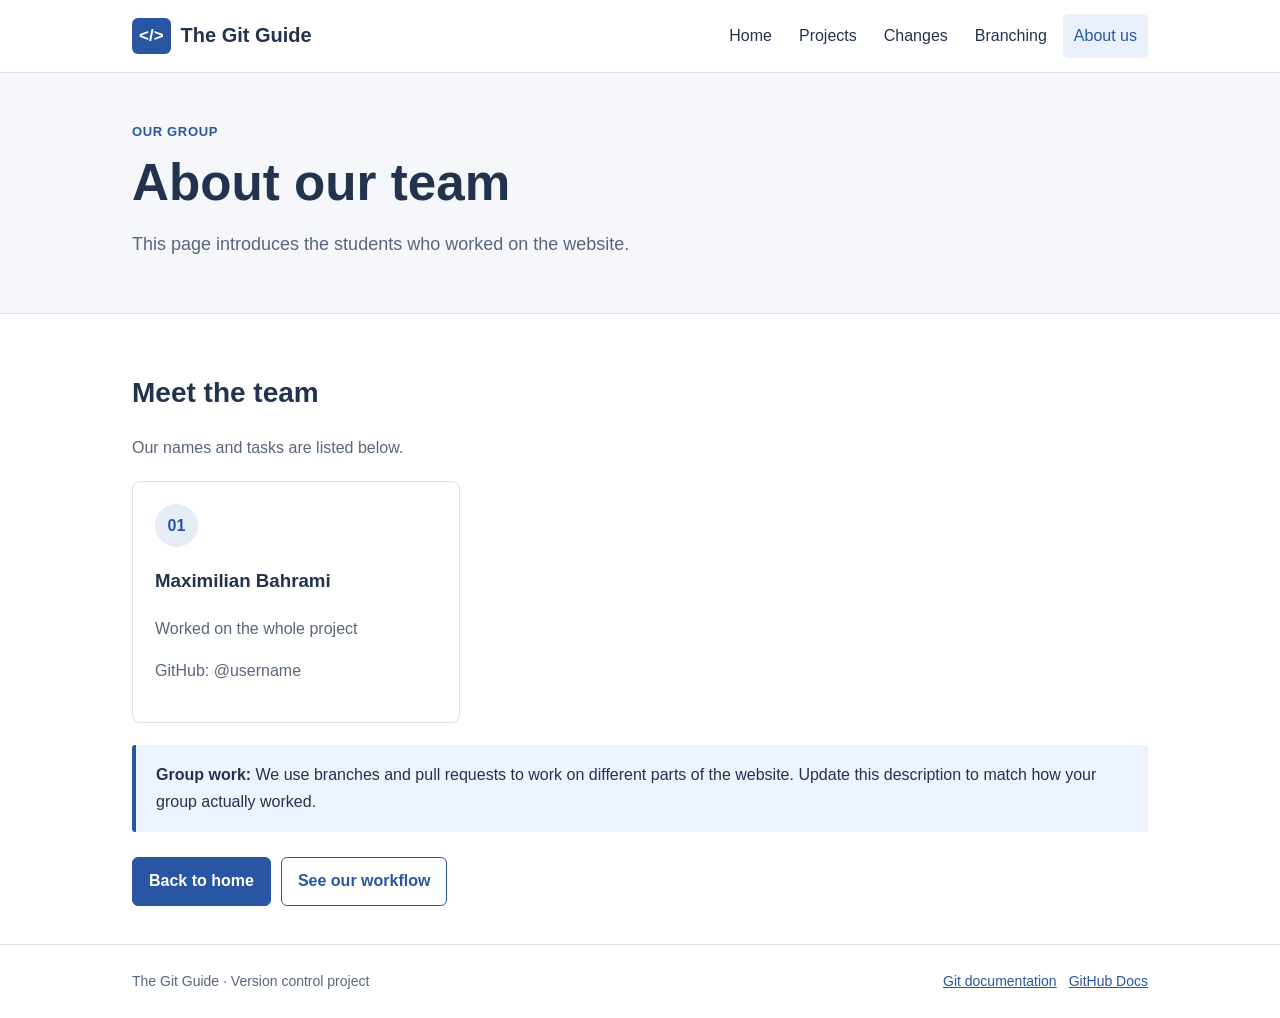
==== about.html @ 8b99f5cd "Initial commit: add Git Guide website" ====
<!doctype html>
<html lang="en">

<head>
    <meta charset="UTF-8">
    <meta name="viewport" content="width=device-width, initial-scale=1">
    <meta name="description" content="Meet the team behind The Git Guide.">
    <meta name="theme-color" content="#ffffff">
    <title>About us | The Git Guide</title>
    <link rel="stylesheet" href="assets/style.css">
    <script defer src="assets/script.js"></script>
</head>

<body><a class="skip" href="#main">Skip to content</a>
    <header class="site-header">
        <div class="container header-inner"><a class="brand" href="index.html"><span class="brand-icon"
                    aria-hidden="true">&lt;/&gt;</span>The Git Guide</a><button class="menu-toggle" type="button"
                aria-expanded="false" aria-controls="main-nav">Menu ☰</button>
            <nav class="nav" id="main-nav" aria-label="Main navigation"><a href="index.html">Home</a><a
                    href="project.html">Projects</a><a href="changes.html">Changes</a><a
                    href="branching.html">Branching</a><a href="about.html" aria-current="page">About us</a></nav>
        </div>
    </header>
    <main id="main">
        <div class="page-hero">
            <div class="container">
                <div class="eyebrow">OUR GROUP</div>
                <h1>About our team</h1>
                <p class="lead">This page introduces the students who worked on the website.</p>
            </div>
        </div>
        <section class="section">
            <div class="container">
                <div class="section-head">
                    <h2>Meet the team</h2>
                    <p class="section-desc">Our names and tasks are listed below.</p>
                </div>
                <div class="people">
                    <div class="person">
                        <div class="avatar">01</div>
                        <h3>Maximilian Bahrami</h3>
                        <p>Worked on the whole project</p>
                        <p class="muted">GitHub: @username</p>
                    </div>
                </div>
                <div class="callout"><strong>Group work:</strong> We use branches and pull requests to work on different
                    parts of the website. Update this description to match how your group actually worked.</div>
                <div class="actions"><a class="btn" href="index.html">Back to home</a><a class="btn secondary"
                        href="branching.html">See our workflow</a></div>
            </div>
        </section>
    </main>
    <footer class="footer">
        <div class="container footer-inner"><span>The Git Guide · Version control project</span><span><a
                    href="https://git-scm.com/docs" target="_blank" rel="noopener noreferrer">Git documentation</a><a
                    href="https://docs.github.com/" target="_blank" rel="noopener noreferrer">GitHub Docs</a></span>
        </div>
    </footer>
</body>

</html>
---- assets/style.css ----
/* Shared styles for the Git Guide website */
:root {--blue:#2856a3;--dark:#23334d;--light:#f5f7fb;--border:#dbe2ec;--muted:#58677a;}
*{box-sizing:border-box}html{scroll-behavior:smooth}body{margin:0;font:16px/1.65 Arial,Helvetica,sans-serif;color:var(--dark);background:#fff}a{color:var(--blue)}a:hover{text-decoration:underline}.container{max-width:1060px;margin:auto;padding:0 22px}.skip{position:absolute;left:-9999px}.skip:focus{left:12px;top:8px;background:#fff;padding:10px;z-index:100}.site-header{background:#fff;border-bottom:1px solid var(--border)}.header-inner{display:flex;align-items:center;justify-content:space-between;gap:20px;min-height:72px}.brand{display:flex;gap:10px;align-items:center;color:var(--dark);font-size:20px;font-weight:bold;text-decoration:none}.brand-icon{background:var(--blue);color:white;border-radius:6px;padding:4px 7px;font-size:17px}.nav{display:flex;gap:5px}.nav a{display:block;padding:9px 11px;color:var(--dark);text-decoration:none;border-radius:5px}.nav a:hover,.nav a[aria-current=page]{background:#eaf0fc;color:var(--blue)}.menu-toggle{display:none;border:1px solid var(--border);background:white;padding:9px;border-radius:5px;color:var(--dark)}.hero{display:grid;grid-template-columns:1.1fr 1fr;gap:40px;align-items:center;padding-top:65px;padding-bottom:60px}.hero h1,.page-hero h1{font-size:clamp(34px,4vw,52px);line-height:1.13;margin:12px 0 18px}.lead{font-size:18px;color:var(--muted);max-width:680px}.eyebrow{color:var(--blue);font-size:13px;font-weight:bold;letter-spacing:.05em}.actions{display:flex;flex-wrap:wrap;gap:10px;margin-top:25px}.btn{background:var(--blue);border:1px solid var(--blue);border-radius:6px;color:#fff;padding:10px 16px;text-decoration:none;font-weight:bold}.btn:hover{color:#fff;background:#1e4079;text-decoration:none}.btn.secondary{background:#fff;color:var(--blue)}.btn.secondary:hover{background:#eaf0fc;color:var(--blue)}.terminal,.code-wrap{min-width:0;border:1px solid #c8d2e2;border-radius:8px;overflow:hidden;background:#f1f4f8}.term-top,.code-head{background:#e6ecf3;padding:10px 14px;border-bottom:1px solid #c8d2e2;display:flex;align-items:center;gap:7px}.dot{height:9px;width:9px;background:#8ca0bd;border-radius:50%;display:inline-block}.term-label{margin-left:9px;font-size:12px;color:var(--muted)}pre{margin:0;overflow-x:auto;font:14px/1.8 Consolas,Monaco,monospace}pre code{display:block;padding:16px 18px;background:transparent;color:#18304b}code{font-family:Consolas,Monaco,monospace;background:#edf1f6;border-radius:3px;padding:2px 4px}.terminal pre{padding:15px 18px;white-space:pre-wrap;overflow-wrap:anywhere}.prompt{color:var(--blue);font-weight:bold}.comment{color:#657389}.section{padding:38px 0}.section:nth-of-type(even){background:var(--light)}.section h2,.article h2{font-size:28px;line-height:1.3}.section-desc,.muted{color:var(--muted)}.cards,.people{display:grid;grid-template-columns:repeat(3,minmax(0,1fr));gap:16px;margin-top:20px}.card,.person,.step{border:1px solid var(--border);border-radius:8px;background:#fff;padding:22px}.card{color:inherit;text-decoration:none}.card:hover{border-color:var(--blue);text-decoration:none}.card h3{font-size:20px;margin:10px 0}.card p,.person p{color:var(--muted)}.number{font-size:12px;color:var(--blue);font-weight:bold}.arrow{color:var(--blue);font-weight:bold}.callout{background:#edf3ff;border-left:4px solid var(--blue);padding:17px 20px;margin:22px 0;border-radius:3px}.page-hero{background:var(--light);border-bottom:1px solid var(--border);padding:48px 0 35px}.content-layout{display:grid;grid-template-columns:210px minmax(0,1fr);gap:35px;padding-top:36px;padding-bottom:65px}.toc{align-self:start;position:sticky;top:20px;border:1px solid var(--border);padding:16px;border-radius:7px}.toc strong{font-size:14px}.toc a{display:block;padding:6px 0;text-decoration:none}.article{min-width:0}.article section{margin-bottom:40px;scroll-margin-top:25px}.article h2{margin-top:0}.article h3{margin:25px 0 8px}.article li{margin:6px 0}.code-wrap{margin:15px 0}.code-head{justify-content:space-between;font-size:13px}.copy-btn{border:1px solid #c1cad8;background:white;border-radius:4px;padding:5px 9px;cursor:pointer}.copy-btn:hover{background:#f5f7fb}.table-scroll{overflow-x:auto;border:1px solid var(--border);border-radius:6px}table{border-collapse:collapse;min-width:480px;width:100%}th,td{padding:12px;text-align:left;border-bottom:1px solid var(--border);vertical-align:top}th{background:#eef3fa}tr:last-child td{border-bottom:0}.steps{display:grid;gap:10px}.step{padding:14px 18px}.avatar{width:43px;height:43px;display:grid;place-items:center;background:#e7edf8;color:var(--blue);border-radius:50%;font-weight:bold}.footer{border-top:1px solid var(--border);padding:25px 0;color:var(--muted);font-size:14px}.footer-inner{display:flex;justify-content:space-between;flex-wrap:wrap;gap:14px}.footer a{margin-left:12px}.next{border-top:1px solid var(--border);padding-top:20px;margin-top:30px}@media(max-width:850px){.hero{grid-template-columns:1fr}.cards,.people{grid-template-columns:repeat(2,minmax(0,1fr))}.content-layout{grid-template-columns:1fr}.toc{position:static}}@media(max-width:620px){.container{padding:0 16px}.header-inner{min-height:64px}.menu-toggle{display:block}.nav{display:none;position:absolute;top:64px;left:0;right:0;background:white;border-bottom:1px solid var(--border);padding:10px 16px;flex-direction:column;z-index:10}.nav.open{display:flex}.hero{padding-top:42px;padding-bottom:35px}.section{padding:28px 0}.cards,.people{grid-template-columns:1fr}.page-hero{padding:35px 0}.lead{font-size:16px}.terminal pre{font-size:12px}.footer a{margin-left:0;margin-right:12px}}@media(prefers-reduced-motion:reduce){html{scroll-behavior:auto}}
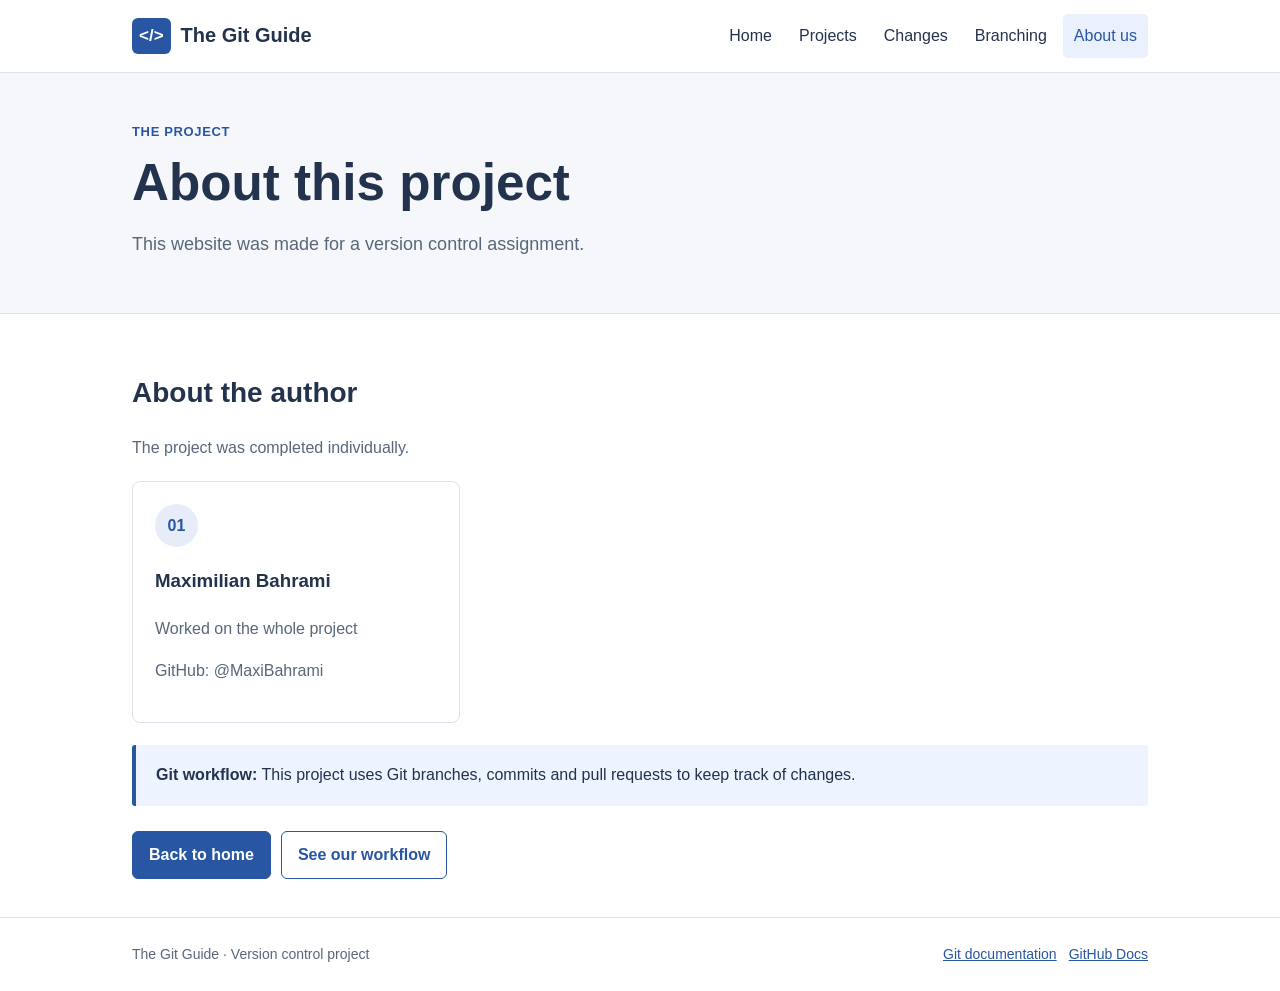
==== commit b9340b55: "Update about page for individual project" ====
--- a/about.html
+++ b/about.html
@@ -4,7 +4,7 @@
 <head>
     <meta charset="UTF-8">
     <meta name="viewport" content="width=device-width, initial-scale=1">
-    <meta name="description" content="Meet the team behind The Git Guide.">
+    <meta name="description" content="About the Git Guide course project.">
     <meta name="theme-color" content="#ffffff">
     <title>About us | The Git Guide</title>
     <link rel="stylesheet" href="assets/style.css">
@@ -24,27 +24,26 @@
     <main id="main">
         <div class="page-hero">
             <div class="container">
-                <div class="eyebrow">OUR GROUP</div>
-                <h1>About our team</h1>
-                <p class="lead">This page introduces the students who worked on the website.</p>
+                <div class="eyebrow">THE PROJECT</div>
+                <h1>About this project</h1>
+                <p class="lead">This website was made for a version control assignment.</p>
             </div>
         </div>
         <section class="section">
             <div class="container">
                 <div class="section-head">
-                    <h2>Meet the team</h2>
-                    <p class="section-desc">Our names and tasks are listed below.</p>
+                    <h2>About the author</h2>
+                    <p class="section-desc">The project was completed individually.</p>
                 </div>
                 <div class="people">
                     <div class="person">
                         <div class="avatar">01</div>
                         <h3>Maximilian Bahrami</h3>
                         <p>Worked on the whole project</p>
-                        <p class="muted">GitHub: @username</p>
+                        <p class="muted">GitHub: @MaxiBahrami</p>
                     </div>
                 </div>
-                <div class="callout"><strong>Group work:</strong> We use branches and pull requests to work on different
-                    parts of the website. Update this description to match how your group actually worked.</div>
+                <div class="callout"><strong>Git workflow:</strong> This project uses Git branches, commits and pull requests to keep track of changes.</div>
                 <div class="actions"><a class="btn" href="index.html">Back to home</a><a class="btn secondary"
                         href="branching.html">See our workflow</a></div>
             </div>
